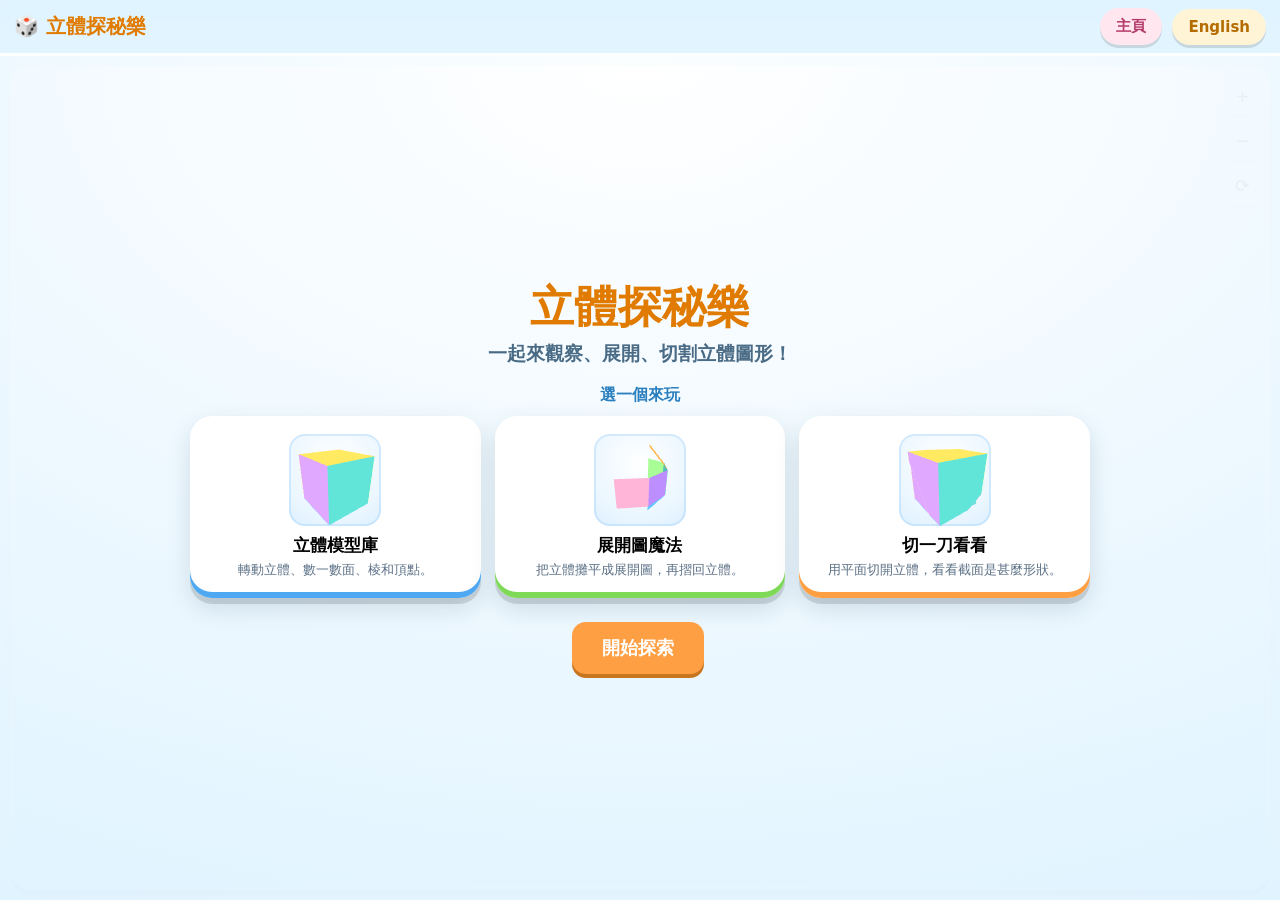
==== index.html @ 3d23cb20 "Publish Peek-a-Shape (2026-10-27 18:18 UTC)" ====
<!DOCTYPE html>
<html lang="zh-Hant">
<head>
<meta charset="utf-8" />
<meta name="viewport" content="width=device-width, initial-scale=1, maximum-scale=1, user-scalable=no" />
<title>Peek-a-Shape｜立體探秘樂</title>
<link rel="stylesheet" href="css/styles.css?v=20261028c" />
</head>
<body>
  <div id="app">
    <header id="topbar">
      <div class="brand">🎲 <span class="zh" id="brand-name">立體探秘樂</span></div>
      <div class="spacer"></div>
      <nav class="modes">
        <button class="pill home" id="btn-home">主頁</button>
      </nav>
      <button class="pill lang" id="btn-lang">EN</button>
    </header>

    <div id="main">
      <div id="stage-wrap" style="position:relative;flex:1 1 64%;min-width:0;min-height:0;display:flex;">
        <div id="stage"></div>
      </div>
      <aside id="panel"></aside>
    </div>
  </div>

  <script src="lib/three.min.js?v=20261028c"></script>
  <script src="js/geometry.js?v=20261028c"></script>
  <script src="js/clip.js?v=20261028c"></script>
  <script src="js/nets.js?v=20261028c"></script>
  <script src="js/i18n.js?v=20261028c"></script>
  <script src="js/viewer.js?v=20261028c"></script>
  <script src="js/app.js?v=20261028c"></script>
</body>
</html>
---- css/styles.css ----
/* ============================================================
   Peek-a-Shape｜立體探秘樂 — 卡通風格、明亮、好按
   ============================================================ */
* { box-sizing: border-box; }
html, body {
  margin: 0; padding: 0; height: 100%;
  font-family: "Noto Sans TC", "PingFang TC", "Microsoft JhengHei", "Segoe UI", system-ui, sans-serif;
  color: #22323f;
  background: linear-gradient(180deg, #8fd6ff 0%, #bfe9ff 45%, #e6f9ff 100%);
  -webkit-text-size-adjust: 100%;
}
button { font-family: inherit; cursor: pointer; }
:root {
  --yellow: #ffcf4d; --orange: #ff9f43; --green: #7ed957; --purple: #b98cff;
  --blue: #4ea8f2; --pink: #ff8fab; --ink: #22323f; --card: #ffffff;
  --shadow: 0 6px 0 rgba(0,0,0,.12), 0 10px 24px rgba(20,60,90,.15);
}

#app { display: flex; flex-direction: column; height: 100%; }

/* ---------- 頂列 ---------- */
#topbar {
  display: flex; align-items: center; gap: 10px; flex-wrap: wrap;
  padding: 8px 14px; background: rgba(255,255,255,.72);
  backdrop-filter: blur(6px); border-bottom: 3px solid #ffffff;
}
.brand { font-weight: 800; font-size: 20px; color: #1b6fb8; white-space: nowrap; }
.brand .zh { color: #e07b00; }
#topbar .spacer { flex: 1 1 auto; }
.pill {
  border: none; border-radius: 999px; padding: 9px 16px; font-weight: 800; font-size: 15px;
  background: #fff; color: var(--ink); box-shadow: 0 3px 0 rgba(0,0,0,.12);
}
.pill:hover { transform: translateY(-1px); }
.pill:active { transform: translateY(1px); box-shadow: 0 1px 0 rgba(0,0,0,.12); }
.pill.mode { background: #eef6ff; }
.pill.mode.active { background: var(--blue); color: #fff; box-shadow: 0 3px 0 #2d7cc0; }
.pill.lang { background: #fff4d6; color: #b46b00; }
.pill.home { background: #ffe6ef; color: #b53b6b; }
.modes { display: flex; gap: 8px; flex-wrap: wrap; }

/* ---------- 主區 ---------- */
#main { flex: 1 1 auto; display: flex; min-height: 0; }
#stage-wrap { position: relative; flex: 1 1 64%; min-width: 0; min-height: 0; }
#stage {
  position: absolute; inset: 10px; border-radius: 22px;
  background: radial-gradient(120% 100% at 50% 0%, #ffffff 0%, #dff2ff 60%, #cbeaff 100%);
  box-shadow: inset 0 0 0 4px #ffffff, var(--shadow);
  overflow: hidden;
}
#stage canvas { position: absolute; inset: 0; }
.stage-label {
  position: absolute; left: 12px; top: 10px; z-index: 3; pointer-events: none;
  background: rgba(255,255,255,.85); border-radius: 14px; padding: 8px 12px; max-width: 52%;
  box-shadow: 0 3px 0 rgba(0,0,0,.08);
}
.stage-label .name { font-weight: 800; font-size: 18px; color: #1b6fb8; }
.stage-label .desc { font-size: 13px; color: #43586b; margin-top: 2px; line-height: 1.35; }
.stage-tools { position: absolute; right: 10px; top: 10px; z-index: 3; display: flex; flex-direction: column; gap: 6px; }
.stage-tools .tbtn {
  border: none; border-radius: 12px; padding: 9px 10px; font-size: 18px; background: #fff;
  box-shadow: 0 3px 0 rgba(0,0,0,.12);
}
.hint-badge {
  position: absolute; left: 50%; bottom: 10px; transform: translateX(-50%);
  background: rgba(34,50,63,.82); color: #fff; border-radius: 999px; padding: 6px 14px;
  font-size: 13px; z-index: 3; pointer-events: none; opacity: 0; transition: opacity .25s;
}
.hint-badge.show { opacity: 1; }

/* ---------- 控制面板 ---------- */
#panel {
  flex: 0 0 34%; min-width: 300px; max-width: 420px; overflow: auto;
  padding: 10px 12px 22px 4px;
}
.card {
  background: var(--card); border-radius: 20px; padding: 14px; margin-bottom: 12px;
  box-shadow: var(--shadow);
}
.card h2 { margin: 0 0 10px; font-size: 18px; color: #1b6fb8; }
.card h3 { margin: 12px 0 8px; font-size: 15px; color: #2a7fbf; }
.card .sub { color: #5b7086; font-size: 13px; line-height: 1.5; }

.btn {
  border: none; border-radius: 14px; padding: 11px 14px; font-weight: 800; font-size: 15px;
  background: var(--blue); color: #fff; box-shadow: 0 4px 0 rgba(0,0,0,.18); margin: 4px 4px 4px 0;
}
.btn.green { background: var(--green); box-shadow: 0 4px 0 #4aa832; }
.btn.orange { background: var(--orange); box-shadow: 0 4px 0 #c8751f; }
.btn.purple { background: var(--purple); box-shadow: 0 4px 0 #7b53bf; }
.btn.pink { background: var(--pink); box-shadow: 0 4px 0 #c9547a; color: #4a1228; }
.btn.ghost { background: #eef6ff; color: #2a7fbf; box-shadow: 0 4px 0 #d3e6fa; }
.btn.teal { background: #2bb6a8; box-shadow: 0 4px 0 #1c8c81; }
.btn:disabled { opacity: .5; cursor: not-allowed; box-shadow: none; }
.btn.block { display: block; width: 100%; margin: 6px 0; }
.btn:active { transform: translateY(1px); }

.chips { display: flex; flex-wrap: wrap; gap: 8px; }
.chip {
  border: none; border-radius: 14px; padding: 10px 12px; font-weight: 700; font-size: 14px;
  background: #eef6ff; color: #2a7fbf; box-shadow: 0 3px 0 #d3e6fa; text-align: left;
}
.chip.active { background: var(--yellow); color: #7a5200; box-shadow: 0 3px 0 #d9a800; }
.chip.chk { min-width: 46%; }
.chip .n { display: block; font-size: 12px; opacity: .8; font-weight: 600; }

.slider { width: 100%; margin: 8px 0 2px; }
.slider-row { display: flex; align-items: center; gap: 10px; }
.slider-row label { font-size: 13px; font-weight: 700; color: #3c6685; min-width: 76px; }
input[type="range"] { -webkit-appearance: none; appearance: none; height: 16px; border-radius: 999px; background: #d7ecff; outline: none; }
input[type="range"]::-webkit-slider-thumb {
  -webkit-appearance: none; appearance: none; width: 30px; height: 30px; border-radius: 50%;
  background: var(--orange); border: 3px solid #fff; box-shadow: 0 2px 6px rgba(0,0,0,.25); cursor: pointer;
}
input[type="range"]::-moz-range-thumb {
  width: 26px; height: 26px; border-radius: 50%; background: var(--orange); border: 3px solid #fff; cursor: pointer;
}

.big-toggle {
  display: inline-flex; align-items: center; gap: 8px; font-weight: 800; font-size: 14px;
  background: #eef6ff; border-radius: 14px; padding: 10px 12px; box-shadow: 0 3px 0 #d3e6fa;
  border: none; color: #2a7fbf; margin: 3px 6px 3px 0;
}
.big-toggle.on { background: var(--green); color: #17400a; box-shadow: 0 3px 0 #4aa832; }
.big-toggle.alt { background: #c9d9ff; color: #223b82; box-shadow: 0 3px 0 #a7bfff; }
.big-toggle.alt.on { background: #7fa3ff; color: #fff; box-shadow: 0 3px 0 #5a8bff; }

.fact { display: flex; gap: 10px; margin: 6px 0; align-items: flex-start; }
.fact .bg {
  width: 34px; height: 34px; border-radius: 12px; display: grid; place-items: center; font-size: 18px; flex: 0 0 auto;
}
.fact .bg.f { background: #e7f3ff; } .fact .bg.e { background: #e9ffe9; } .fact .bg.v { background: #fff6d6; }
.fact .txt { font-size: 13px; line-height: 1.4; color: #3d5568; }
.fact .txt b { color: #1b6fb8; }

.count-bar { display: flex; align-items: center; gap: 10px; margin: 8px 0; }
.count-num { font-size: 30px; font-weight: 900; color: #e07b00; min-width: 44px; text-align: center; }
.count-seq { font-size: 22px; font-weight: 900; letter-spacing: 2px; color: #2a9d3f; min-height: 26px; margin: 2px 0 0; }
.count-total { font-size: 14px; font-weight: 700; color: #1b6fb8; margin: 2px 0 0; }

.stamp-wrap { display: grid; place-items: center; padding: 6px; }
#stamp { width: 180px; height: 180px; background: #fff; border-radius: 16px; box-shadow: inset 0 0 0 2px #e5eef7; }

.options { display: flex; flex-wrap: wrap; gap: 8px; }
.options.nets { gap: 10px; }
.opt {
  border: none; border-radius: 14px; padding: 12px; font-weight: 800; font-size: 14px; min-width: 44%;
  background: #eef6ff; color: #2a7fbf; box-shadow: 0 3px 0 #d3e6fa;
}
.net-opt { display: flex; flex-direction: column; align-items: center; gap: 6px;
  min-width: calc(33% - 8px); flex: 1 1 30%; padding: 10px 8px; }
.net-opt .opt-label { font-size: 14px; }
.opt-net { width: 118px; height: 108px; border-radius: 12px; overflow: hidden;
  background: radial-gradient(circle at 50% 35%, #ffffff, #eef7ff 72%, #dcefff);
  box-shadow: inset 0 0 0 2px rgba(78,168,242,.18); pointer-events: none; }
.opt.ok { background: #d9f6c9; color: #255c0e; box-shadow: 0 3px 0 #a9e086; }
.opt.no { background: #ffe0e6; color: #a02147; box-shadow: 0 3px 0 #f2b3c2; }

.feedback { margin-top: 10px; border-radius: 14px; padding: 10px 12px; font-size: 14px; font-weight: 700; }
.pick-note { margin: 8px 0; border-radius: 14px; padding: 10px 12px; font-size: 15px; font-weight: 800;
  background: #eafbe1; color: #2b6b12; box-shadow: 0 3px 0 #cdeec0; }
.feedback.ok { background: #eafbe1; color: #2b6b12; }
.feedback.no { background: #fff0d9; color: #9a5a00; }

.badge { display: inline-block; background: #fff0d9; color: #9a5a00; border-radius: 999px; padding: 3px 10px; font-size: 12px; font-weight: 800; }
.badge.warn { background: #ffe0e6; color: #a02147; }

.note { font-size: 12px; color: #7a8b9a; margin-top: 8px; line-height: 1.5; }

/* ---------- 主頁 ---------- */
#home { position: absolute; inset: 0; z-index: 5; display: grid; place-items: center; padding: 16px;
  background: radial-gradient(120% 120% at 50% 0%, rgba(255,255,255,.96), rgba(223,242,255,.96)); }
#home .inner { max-width: 900px; width: 100%; text-align: center; }
#home h1 { font-size: clamp(26px, 4.4vw, 44px); margin: 0 0 4px; color: #1b6fb8; }
#home h1 .zh { color: #e07b00; }
#home .tag { color: #4a6b85; font-size: clamp(14px, 2vw, 19px); margin-bottom: 18px; font-weight: 600; }
.cards { display: grid; grid-template-columns: repeat(3, 1fr); gap: 14px; }
.hcard {
  border: none; border-radius: 22px; padding: 18px 14px; text-align: center; background: #fff;
  box-shadow: var(--shadow); transition: transform .12s;
}
.hcard:hover { transform: translateY(-3px) rotate(-.5deg); }
.hcard .ico { font-size: 46px; display: block; margin-bottom: 8px; }
.thumb3d { width: 92px; height: 92px; margin: 0 auto 8px; border-radius: 16px; overflow: hidden;
  background: radial-gradient(circle at 50% 32%, #ffffff, #eaf6ff 70%, #dcefff);
  box-shadow: inset 0 0 0 2px rgba(78,168,242,.18); }
.hcard .t { font-weight: 900; font-size: 17px; margin-bottom: 4px; }
.hcard .d { font-size: 13px; color: #5b7086; line-height: 1.4; }
.hcard.i1 { box-shadow: inset 0 -6px 0 #4ea8f2, var(--shadow); }
.hcard.i2 { box-shadow: inset 0 -6px 0 #7ed957, var(--shadow); }
.hcard.i3 { box-shadow: inset 0 -6px 0 #ff9f43, var(--shadow); }
#home .start { margin-top: 20px; }
#home .start .btn { font-size: 18px; padding: 14px 30px; }

/* ---------- 窄屏堆疊 ---------- */
@media (max-width: 900px) {
  #main { flex-direction: column; overflow: auto; }
  #stage-wrap { flex: 0 0 56vh; min-height: 46vh; }
  #panel { flex: 1 1 auto; max-width: none; min-width: 0; padding: 10px 12px 26px; }
  .cards { grid-template-columns: 1fr; }
  #home { overflow: auto; }
}
@media (max-width: 520px) {
  .brand { font-size: 16px; }
  .pill { padding: 8px 12px; font-size: 14px; }
  .stage-label { max-width: 70%; }
}
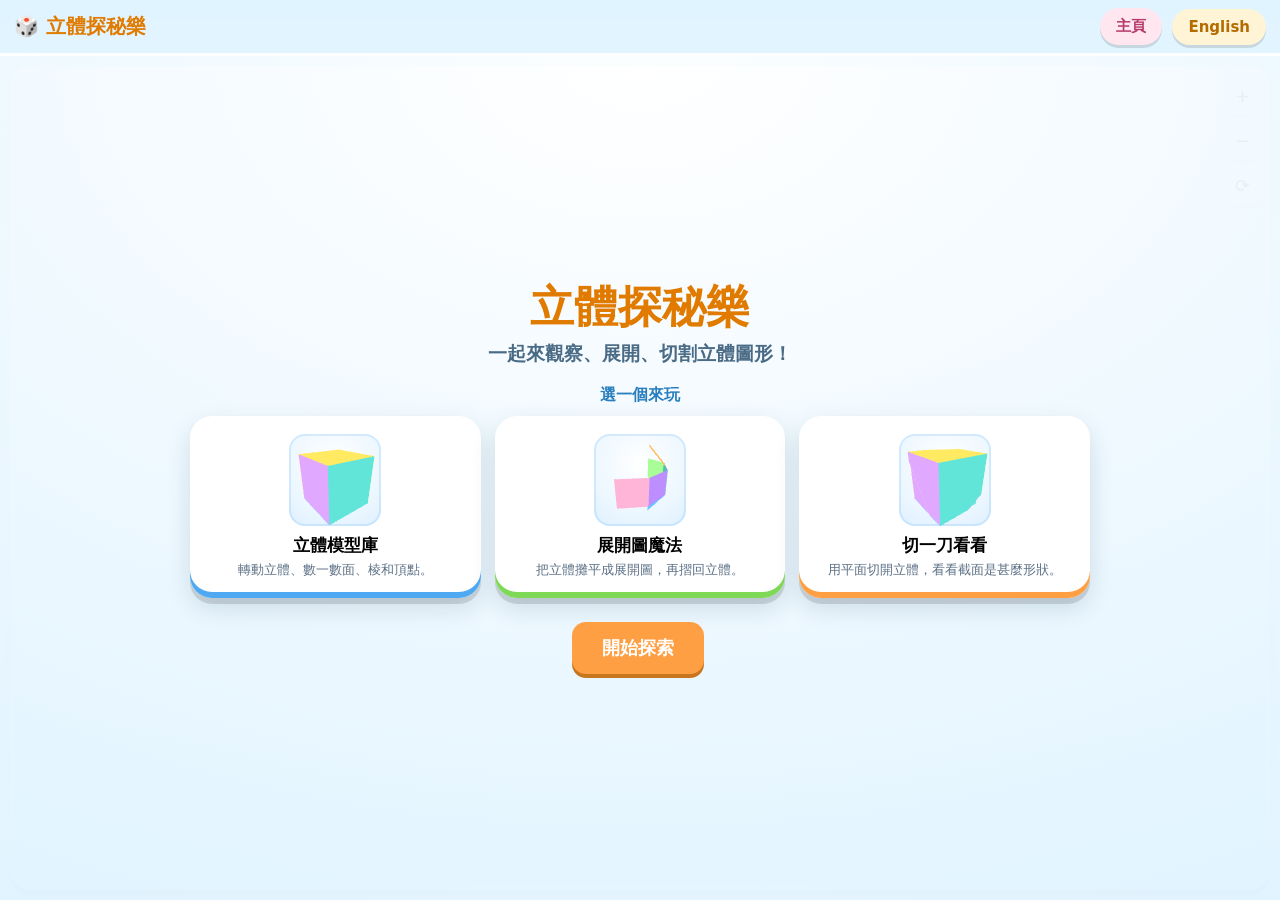
==== commit 8852f1c0: "Publish Peek-a-Shape (2026-10-27 18:41 UTC)" ====
--- a/index.html
+++ b/index.html
@@ -4,7 +4,7 @@
 <meta charset="utf-8" />
 <meta name="viewport" content="width=device-width, initial-scale=1, maximum-scale=1, user-scalable=no" />
 <title>Peek-a-Shape｜立體探秘樂</title>
-<link rel="stylesheet" href="css/styles.css?v=20261028c" />
+<link rel="stylesheet" href="css/styles.css?v=20261028e" />
 </head>
 <body>
   <div id="app">
@@ -25,12 +25,12 @@
     </div>
   </div>
 
-  <script src="lib/three.min.js?v=20261028c"></script>
-  <script src="js/geometry.js?v=20261028c"></script>
-  <script src="js/clip.js?v=20261028c"></script>
-  <script src="js/nets.js?v=20261028c"></script>
-  <script src="js/i18n.js?v=20261028c"></script>
-  <script src="js/viewer.js?v=20261028c"></script>
-  <script src="js/app.js?v=20261028c"></script>
+  <script src="lib/three.min.js?v=20261028e"></script>
+  <script src="js/geometry.js?v=20261028e"></script>
+  <script src="js/clip.js?v=20261028e"></script>
+  <script src="js/nets.js?v=20261028e"></script>
+  <script src="js/i18n.js?v=20261028e"></script>
+  <script src="js/viewer.js?v=20261028e"></script>
+  <script src="js/app.js?v=20261028e"></script>
 </body>
 </html>
--- a/css/styles.css
+++ b/css/styles.css
@@ -155,12 +155,18 @@
   box-shadow: inset 0 0 0 2px rgba(78,168,242,.18); pointer-events: none; }
 .opt.ok { background: #d9f6c9; color: #255c0e; box-shadow: 0 3px 0 #a9e086; }
 .opt.no { background: #ffe0e6; color: #a02147; box-shadow: 0 3px 0 #f2b3c2; }
+/* 已試過而錯的選項：淡化、不可再按 */
+.opt.tried { opacity: .42; filter: grayscale(1); box-shadow: none; cursor: default; }
+/* 切開之後鎖住的預測選項 */
+.opt.locked { opacity: .55; cursor: default; box-shadow: none; }
+.opt:disabled { cursor: default; }
 
 .feedback { margin-top: 10px; border-radius: 14px; padding: 10px 12px; font-size: 14px; font-weight: 700; }
 .pick-note { margin: 8px 0; border-radius: 14px; padding: 10px 12px; font-size: 15px; font-weight: 800;
   background: #eafbe1; color: #2b6b12; box-shadow: 0 3px 0 #cdeec0; }
 .feedback.ok { background: #eafbe1; color: #2b6b12; }
 .feedback.no { background: #fff0d9; color: #9a5a00; }
+.feedback.hint { background: #e8f3ff; color: #0f5b93; box-shadow: inset 0 0 0 2px #c8e2fb; }
 
 .badge { display: inline-block; background: #fff0d9; color: #9a5a00; border-radius: 999px; padding: 3px 10px; font-size: 12px; font-weight: 800; }
 .badge.warn { background: #ffe0e6; color: #a02147; }
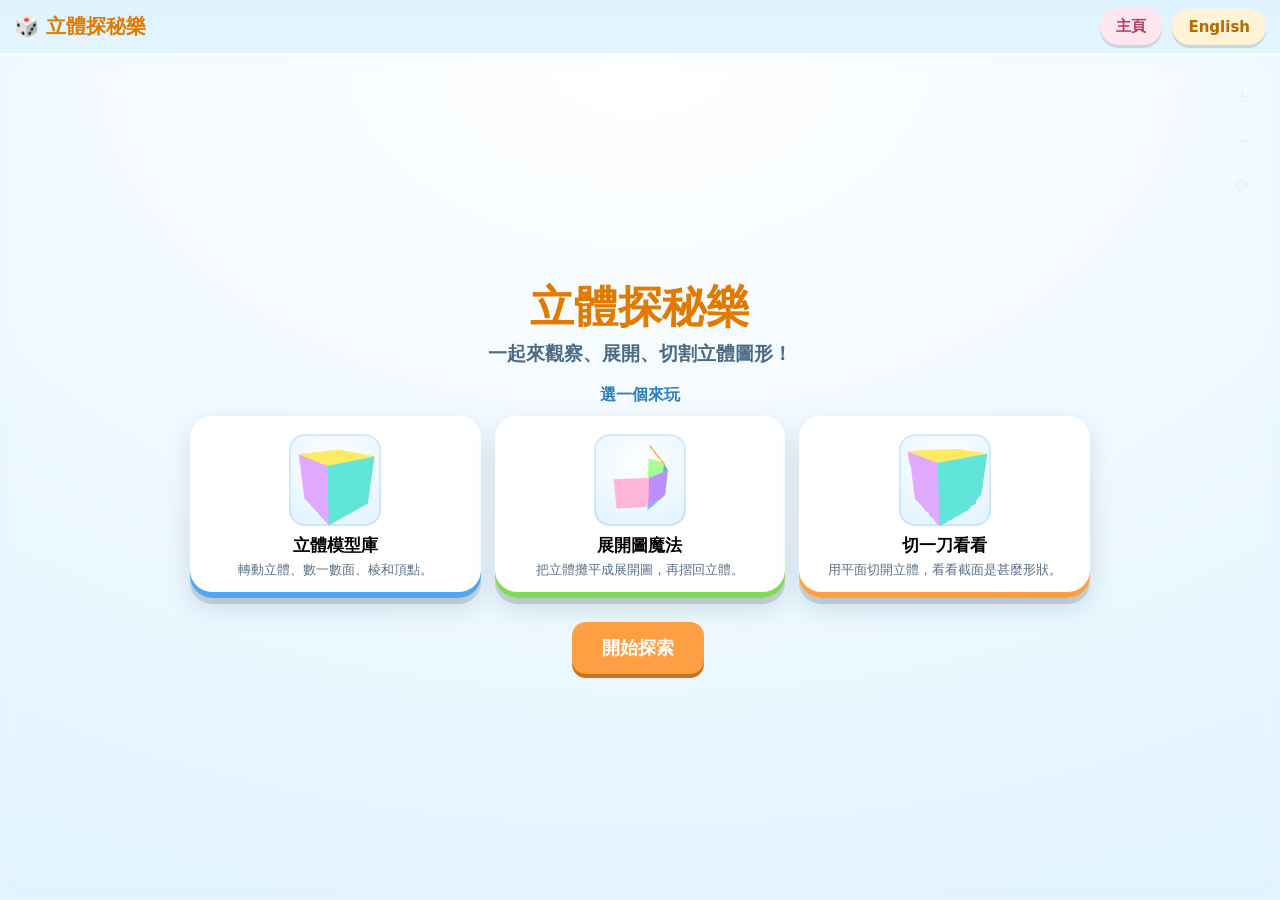
==== commit 451fa9bf: "Publish Peek-a-Shape (2026-10-28 04:17 UTC)" ====
--- a/index.html
+++ b/index.html
@@ -4,7 +4,7 @@
 <meta charset="utf-8" />
 <meta name="viewport" content="width=device-width, initial-scale=1, maximum-scale=1, user-scalable=no" />
 <title>Peek-a-Shape｜立體探秘樂</title>
-<link rel="stylesheet" href="css/styles.css?v=20261028e" />
+<link rel="stylesheet" href="css/styles.css?v=20261028f" />
 </head>
 <body>
   <div id="app">
@@ -25,12 +25,12 @@
     </div>
   </div>
 
-  <script src="lib/three.min.js?v=20261028e"></script>
-  <script src="js/geometry.js?v=20261028e"></script>
-  <script src="js/clip.js?v=20261028e"></script>
-  <script src="js/nets.js?v=20261028e"></script>
-  <script src="js/i18n.js?v=20261028e"></script>
-  <script src="js/viewer.js?v=20261028e"></script>
-  <script src="js/app.js?v=20261028e"></script>
+  <script src="lib/three.min.js?v=20261028f"></script>
+  <script src="js/geometry.js?v=20261028f"></script>
+  <script src="js/clip.js?v=20261028f"></script>
+  <script src="js/nets.js?v=20261028f"></script>
+  <script src="js/i18n.js?v=20261028f"></script>
+  <script src="js/viewer.js?v=20261028f"></script>
+  <script src="js/app.js?v=20261028f"></script>
 </body>
 </html>
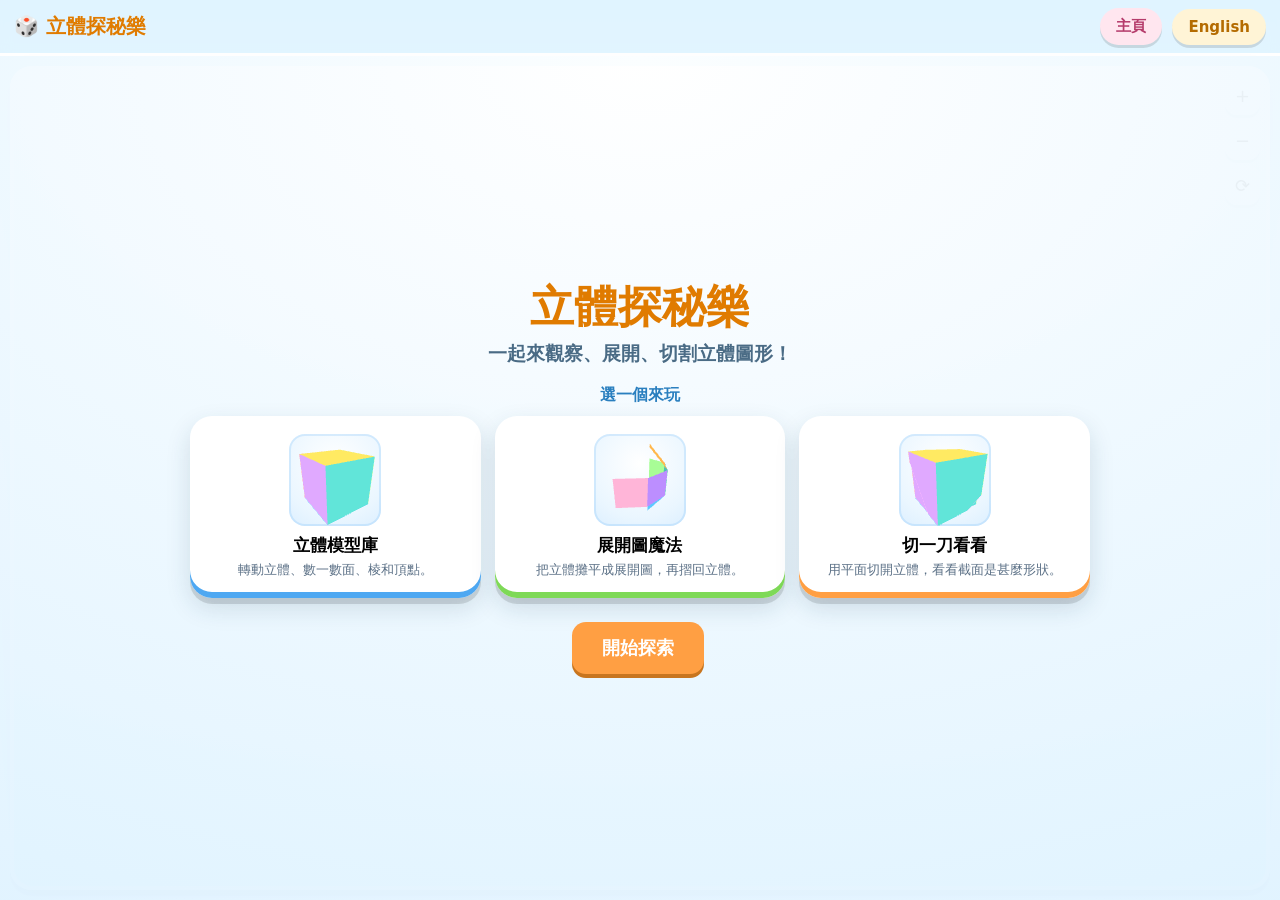
==== commit 3f15cfd2: "Publish Peek-a-Shape (2026-10-28 04:22 UTC)" ====
--- a/index.html
+++ b/index.html
@@ -4,7 +4,7 @@
 <meta charset="utf-8" />
 <meta name="viewport" content="width=device-width, initial-scale=1, maximum-scale=1, user-scalable=no" />
 <title>Peek-a-Shape｜立體探秘樂</title>
-<link rel="stylesheet" href="css/styles.css?v=20261028f" />
+<link rel="stylesheet" href="css/styles.css?v=20261028g" />
 </head>
 <body>
   <div id="app">
@@ -25,12 +25,12 @@
     </div>
   </div>
 
-  <script src="lib/three.min.js?v=20261028f"></script>
-  <script src="js/geometry.js?v=20261028f"></script>
-  <script src="js/clip.js?v=20261028f"></script>
-  <script src="js/nets.js?v=20261028f"></script>
-  <script src="js/i18n.js?v=20261028f"></script>
-  <script src="js/viewer.js?v=20261028f"></script>
-  <script src="js/app.js?v=20261028f"></script>
+  <script src="lib/three.min.js?v=20261028g"></script>
+  <script src="js/geometry.js?v=20261028g"></script>
+  <script src="js/clip.js?v=20261028g"></script>
+  <script src="js/nets.js?v=20261028g"></script>
+  <script src="js/i18n.js?v=20261028g"></script>
+  <script src="js/viewer.js?v=20261028g"></script>
+  <script src="js/app.js?v=20261028g"></script>
 </body>
 </html>
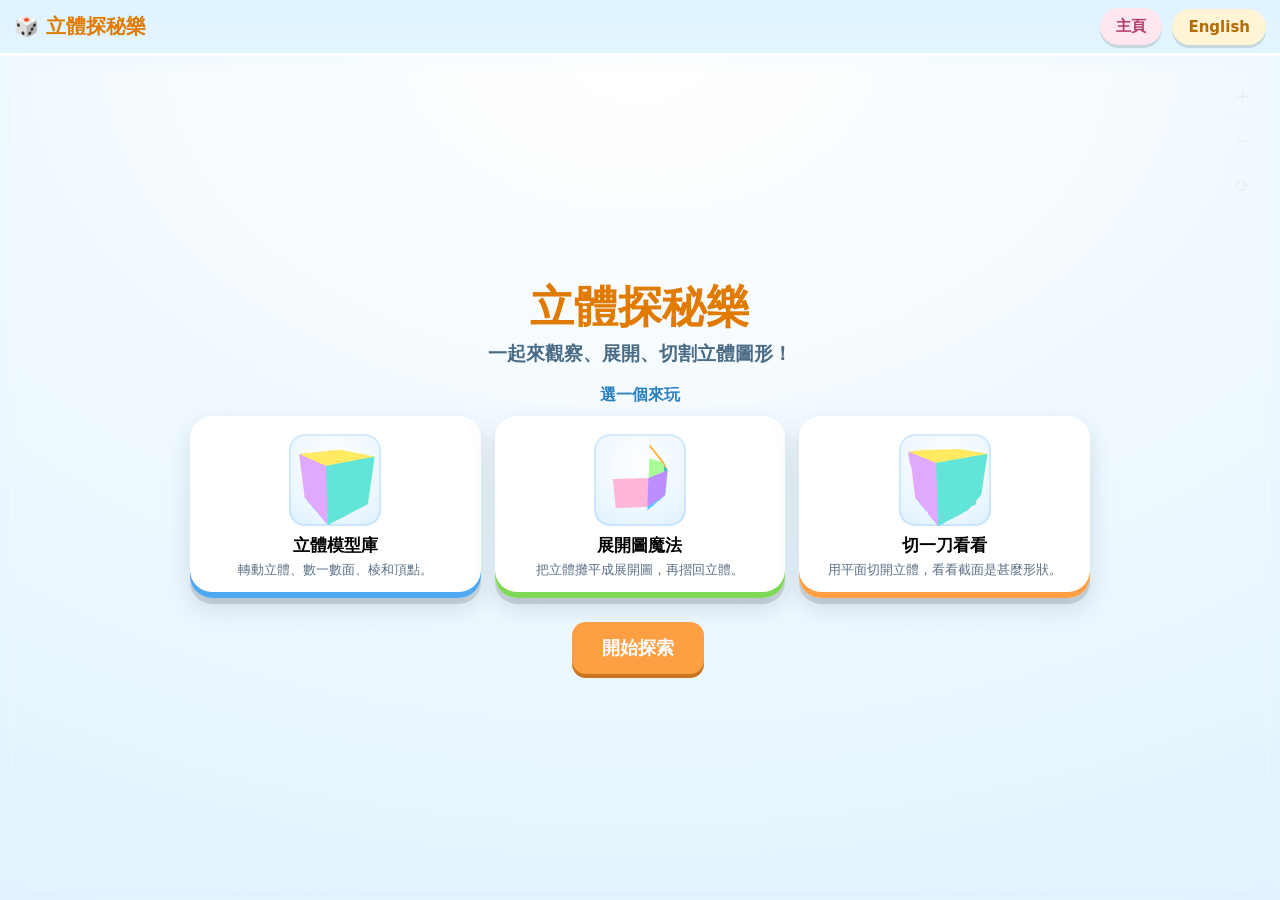
==== commit af98060d: "Publish Peek-a-Shape (2026-10-28 04:40 UTC)" ====
--- a/index.html
+++ b/index.html
@@ -4,7 +4,7 @@
 <meta charset="utf-8" />
 <meta name="viewport" content="width=device-width, initial-scale=1, maximum-scale=1, user-scalable=no" />
 <title>Peek-a-Shape｜立體探秘樂</title>
-<link rel="stylesheet" href="css/styles.css?v=20261028g" />
+<link rel="stylesheet" href="css/styles.css?v=20261028h" />
 </head>
 <body>
   <div id="app">
@@ -25,12 +25,12 @@
     </div>
   </div>
 
-  <script src="lib/three.min.js?v=20261028g"></script>
-  <script src="js/geometry.js?v=20261028g"></script>
-  <script src="js/clip.js?v=20261028g"></script>
-  <script src="js/nets.js?v=20261028g"></script>
-  <script src="js/i18n.js?v=20261028g"></script>
-  <script src="js/viewer.js?v=20261028g"></script>
-  <script src="js/app.js?v=20261028g"></script>
+  <script src="lib/three.min.js?v=20261028h"></script>
+  <script src="js/geometry.js?v=20261028h"></script>
+  <script src="js/clip.js?v=20261028h"></script>
+  <script src="js/nets.js?v=20261028h"></script>
+  <script src="js/i18n.js?v=20261028h"></script>
+  <script src="js/viewer.js?v=20261028h"></script>
+  <script src="js/app.js?v=20261028h"></script>
 </body>
 </html>
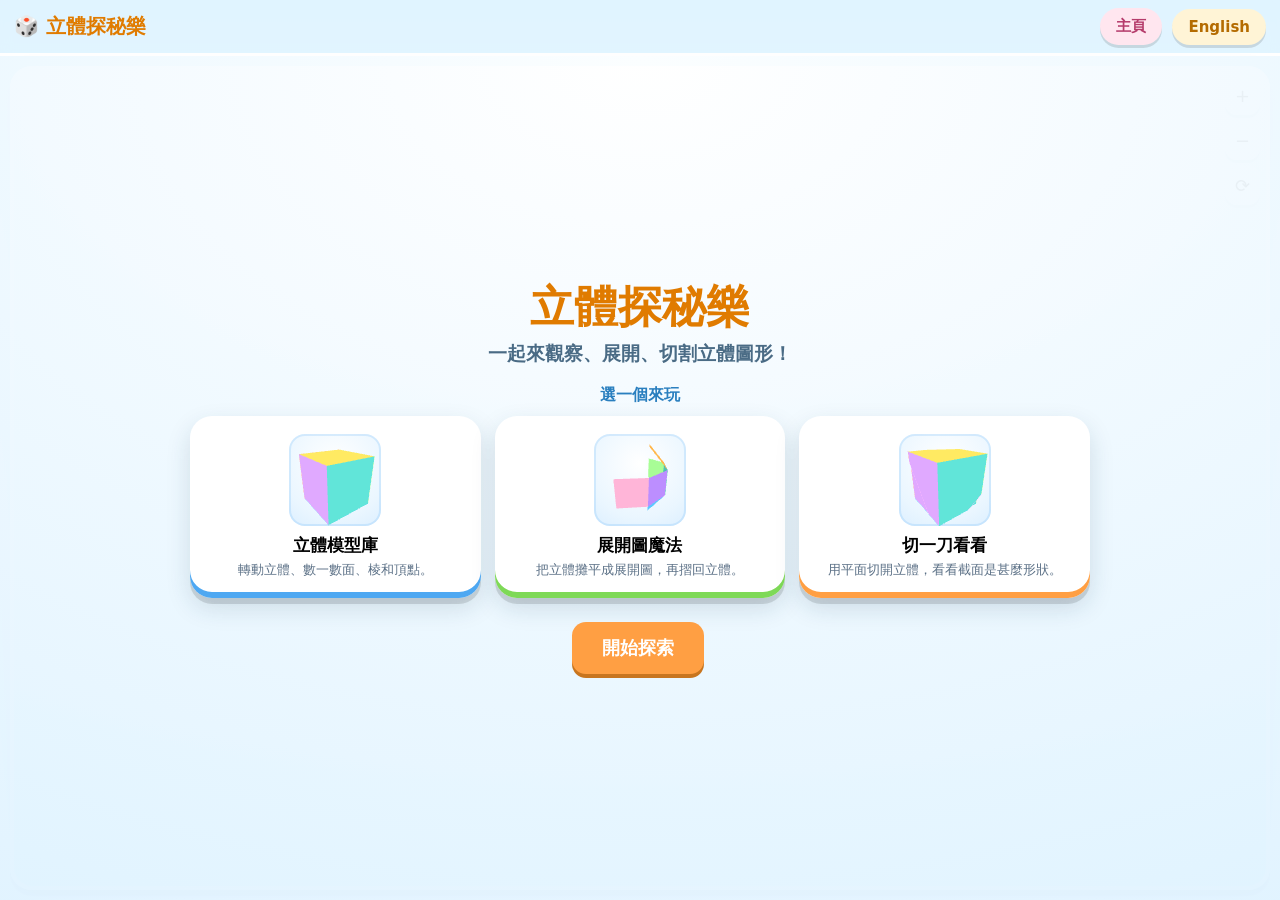
==== commit 640d5005: "Publish Peek-a-Shape (2026-10-28 04:47 UTC)" ====
--- a/index.html
+++ b/index.html
@@ -4,7 +4,7 @@
 <meta charset="utf-8" />
 <meta name="viewport" content="width=device-width, initial-scale=1, maximum-scale=1, user-scalable=no" />
 <title>Peek-a-Shape｜立體探秘樂</title>
-<link rel="stylesheet" href="css/styles.css?v=20261028h" />
+<link rel="stylesheet" href="css/styles.css?v=20261028i" />
 </head>
 <body>
   <div id="app">
@@ -25,12 +25,12 @@
     </div>
   </div>
 
-  <script src="lib/three.min.js?v=20261028h"></script>
-  <script src="js/geometry.js?v=20261028h"></script>
-  <script src="js/clip.js?v=20261028h"></script>
-  <script src="js/nets.js?v=20261028h"></script>
-  <script src="js/i18n.js?v=20261028h"></script>
-  <script src="js/viewer.js?v=20261028h"></script>
-  <script src="js/app.js?v=20261028h"></script>
+  <script src="lib/three.min.js?v=20261028i"></script>
+  <script src="js/geometry.js?v=20261028i"></script>
+  <script src="js/clip.js?v=20261028i"></script>
+  <script src="js/nets.js?v=20261028i"></script>
+  <script src="js/i18n.js?v=20261028i"></script>
+  <script src="js/viewer.js?v=20261028i"></script>
+  <script src="js/app.js?v=20261028i"></script>
 </body>
 </html>
--- a/css/styles.css
+++ b/css/styles.css
@@ -206,8 +206,26 @@
   .cards { grid-template-columns: 1fr; }
   #home { overflow: auto; }
 }
+@media (max-width: 640px) {
+  #main { flex-direction: column; overflow: auto; }
+  #stage-wrap { flex: 0 0 52vh; min-height: 42vh; }
+  #panel { flex: 1 1 auto; max-width: none; min-width: 0; padding: 8px 10px 22px; }
+}
 @media (max-width: 520px) {
   .brand { font-size: 16px; }
   .pill { padding: 8px 12px; font-size: 14px; }
-  .stage-label { max-width: 70%; }
-}
+  .stage-label { max-width: 86%; left: 8px; top: 8px; padding: 6px 10px; border-radius: 12px; }
+  .stage-label .name { font-size: 16px; }
+  .stage-label .desc { font-size: 12px; line-height: 1.3; margin-top: 1px; }
+  .stage-tools { right: 8px; top: 8px; gap: 4px; }
+  .stage-tools .tbtn { padding: 7px 9px; font-size: 16px; border-radius: 10px; }
+  #stage { inset: 8px; border-radius: 18px; }
+}
+@media (max-width: 380px) {
+  .stage-label { max-width: 92%; left: 6px; top: 6px; padding: 5px 9px; }
+  .stage-label .name { font-size: 15px; }
+  .stage-label .desc { font-size: 11px; }
+  .stage-tools { right: 6px; top: 6px; }
+  .stage-tools .tbtn { padding: 6px 8px; font-size: 15px; }
+  #stage { inset: 6px; border-radius: 16px; }
+}
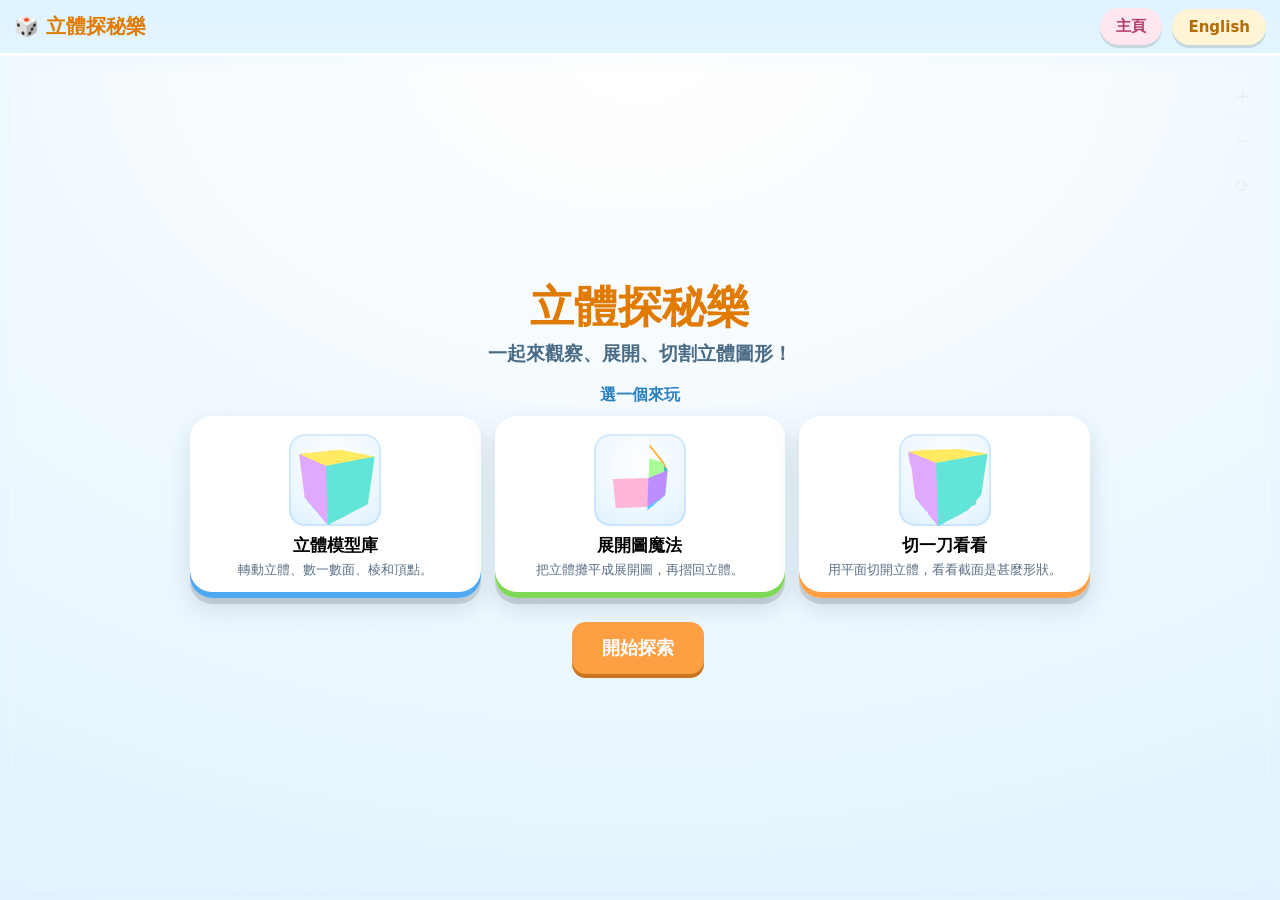
==== commit dd745d42: "Publish Peek-a-Shape (2026-10-29 03:21 UTC)" ====
--- a/index.html
+++ b/index.html
@@ -4,7 +4,7 @@
 <meta charset="utf-8" />
 <meta name="viewport" content="width=device-width, initial-scale=1, maximum-scale=1, user-scalable=no" />
 <title>Peek-a-Shape｜立體探秘樂</title>
-<link rel="stylesheet" href="css/styles.css?v=20261028i" />
+<link rel="stylesheet" href="css/styles.css?v=20261028k" />
 </head>
 <body>
   <div id="app">
@@ -25,12 +25,12 @@
     </div>
   </div>
 
-  <script src="lib/three.min.js?v=20261028i"></script>
-  <script src="js/geometry.js?v=20261028i"></script>
-  <script src="js/clip.js?v=20261028i"></script>
-  <script src="js/nets.js?v=20261028i"></script>
-  <script src="js/i18n.js?v=20261028i"></script>
-  <script src="js/viewer.js?v=20261028i"></script>
-  <script src="js/app.js?v=20261028i"></script>
+  <script src="lib/three.min.js?v=20261028k"></script>
+  <script src="js/geometry.js?v=20261028k"></script>
+  <script src="js/clip.js?v=20261028k"></script>
+  <script src="js/nets.js?v=20261028k"></script>
+  <script src="js/i18n.js?v=20261028k"></script>
+  <script src="js/viewer.js?v=20261028k"></script>
+  <script src="js/app.js?v=20261028k"></script>
 </body>
 </html>
--- a/css/styles.css
+++ b/css/styles.css
@@ -201,30 +201,30 @@
 /* ---------- 窄屏堆疊 ---------- */
 @media (max-width: 900px) {
   #main { flex-direction: column; overflow: auto; }
-  #stage-wrap { flex: 0 0 56vh; min-height: 46vh; }
+  #stage-wrap { flex: 0 0 52vh; min-height: 44vh; }
   #panel { flex: 1 1 auto; max-width: none; min-width: 0; padding: 10px 12px 26px; }
   .cards { grid-template-columns: 1fr; }
   #home { overflow: auto; }
 }
 @media (max-width: 640px) {
   #main { flex-direction: column; overflow: auto; }
-  #stage-wrap { flex: 0 0 52vh; min-height: 42vh; }
+  #stage-wrap { flex: 0 0 48vh; min-height: 40vh; }
   #panel { flex: 1 1 auto; max-width: none; min-width: 0; padding: 8px 10px 22px; }
 }
 @media (max-width: 520px) {
   .brand { font-size: 16px; }
   .pill { padding: 8px 12px; font-size: 14px; }
-  .stage-label { max-width: 86%; left: 8px; top: 8px; padding: 6px 10px; border-radius: 12px; }
-  .stage-label .name { font-size: 16px; }
-  .stage-label .desc { font-size: 12px; line-height: 1.3; margin-top: 1px; }
+  .stage-label { max-width: 80%; left: 8px; top: auto; bottom: 8px; padding: 5px 9px 5px 10px; border-radius: 10px; background: rgba(255,255,255,.7); backdrop-filter: blur(4px); }
+  .stage-label .name { font-size: 15px; }
+  .stage-label .desc { font-size: 11px; line-height: 1.25; margin-top: 1px; }
   .stage-tools { right: 8px; top: 8px; gap: 4px; }
   .stage-tools .tbtn { padding: 7px 9px; font-size: 16px; border-radius: 10px; }
   #stage { inset: 8px; border-radius: 18px; }
 }
 @media (max-width: 380px) {
-  .stage-label { max-width: 92%; left: 6px; top: 6px; padding: 5px 9px; }
-  .stage-label .name { font-size: 15px; }
-  .stage-label .desc { font-size: 11px; }
+  .stage-label { max-width: 88%; left: 6px; top: auto; bottom: 6px; padding: 4px 8px 4px 9px; border-radius: 9px; background: rgba(255,255,255,.65); backdrop-filter: blur(3px); }
+  .stage-label .name { font-size: 14px; }
+  .stage-label .desc { font-size: 10.5px; line-height: 1.2; }
   .stage-tools { right: 6px; top: 6px; }
   .stage-tools .tbtn { padding: 6px 8px; font-size: 15px; }
   #stage { inset: 6px; border-radius: 16px; }
